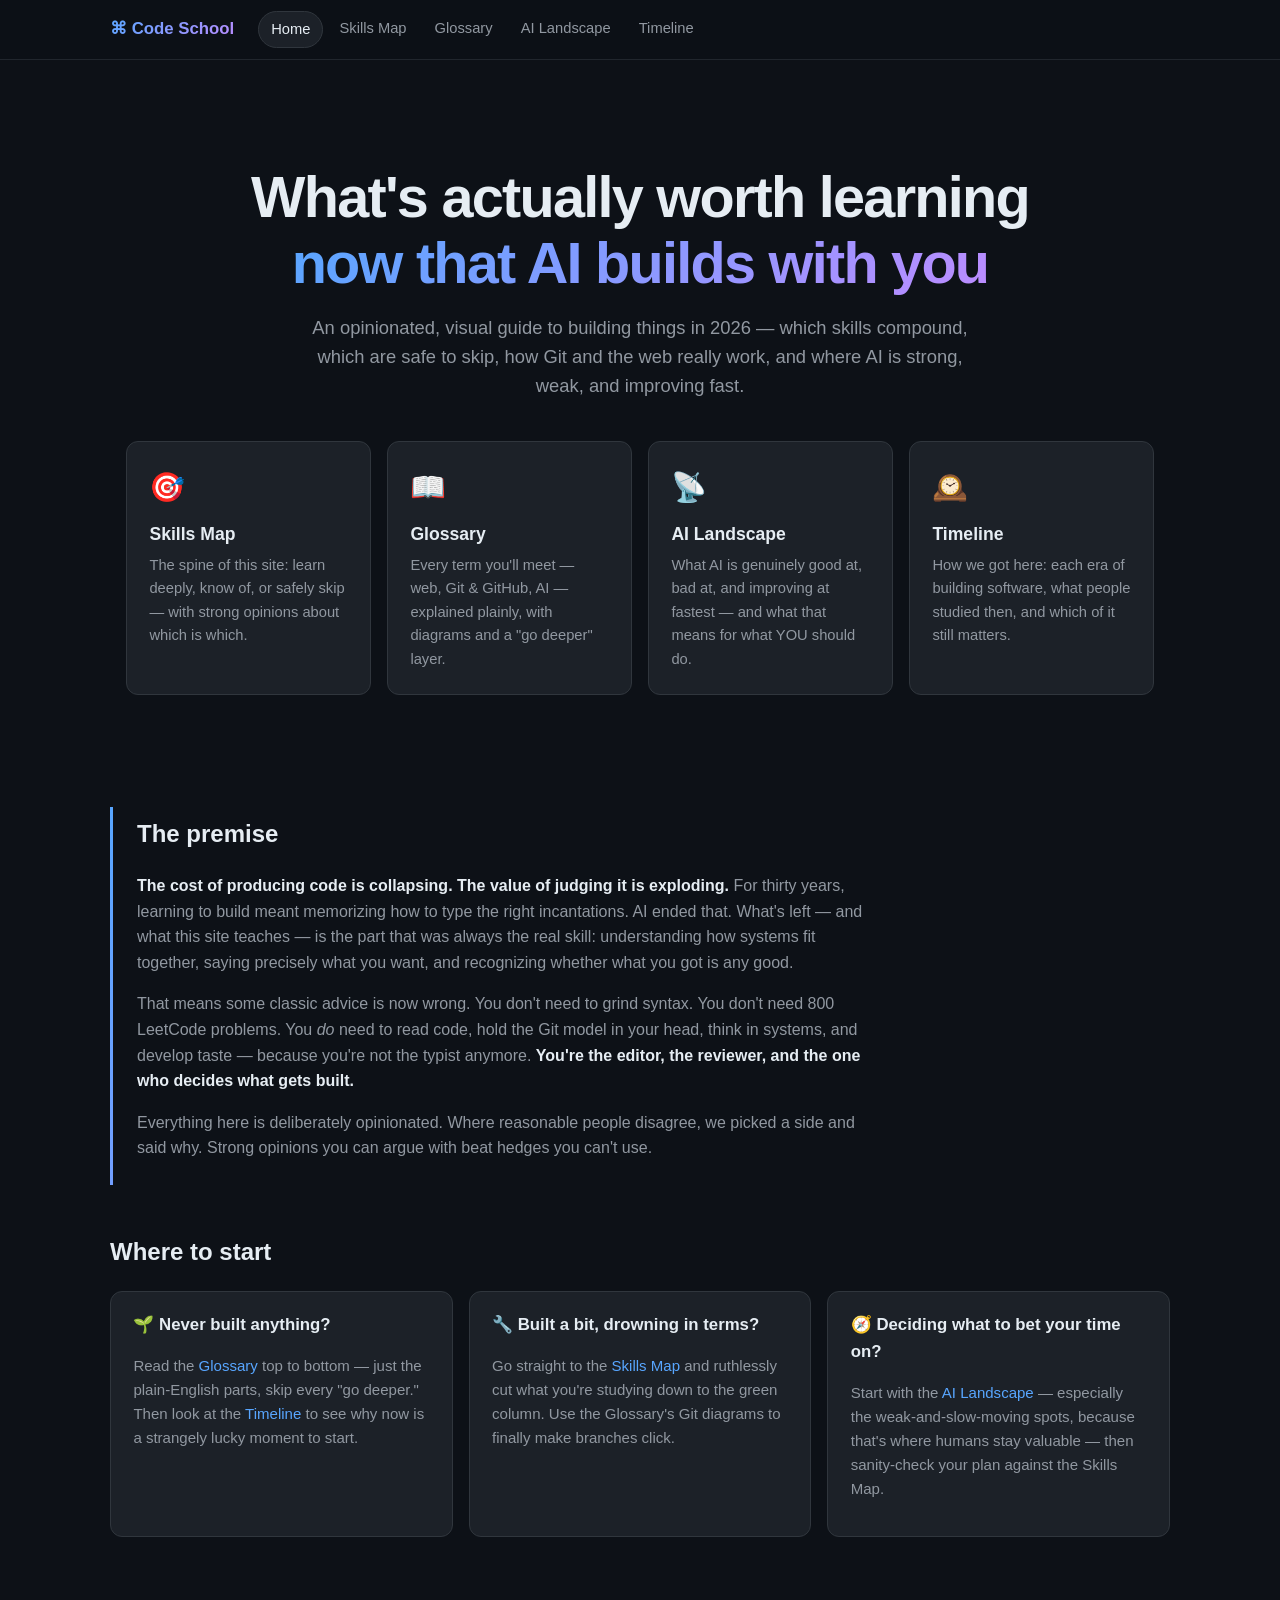
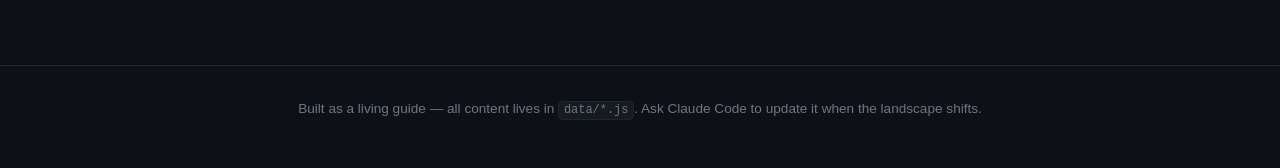
==== index.html @ ea749954 "Initial commit" ====
<!DOCTYPE html>
<html lang="en">
<head>
  <meta charset="UTF-8" />
  <meta name="viewport" content="width=device-width, initial-scale=1.0" />
  <title>Code School — What's worth learning in the AI era</title>
  <link rel="stylesheet" href="css/style.css" />
</head>
<body data-page="home">

  <main class="wrap">
    <section class="hero">
      <h1>What's actually worth learning<br /><span class="grad">now that AI builds with you</span></h1>
      <p>
        An opinionated, visual guide to building things in 2026 — which skills compound,
        which are safe to skip, how Git and the web really work, and where AI is
        strong, weak, and improving fast.
      </p>

      <div class="section-cards">
        <a class="section-card" href="skills.html">
          <span class="emoji">🎯</span>
          <h3>Skills Map</h3>
          <p>The spine of this site: learn deeply, know of, or safely skip — with strong opinions about which is which.</p>
        </a>
        <a class="section-card" href="glossary.html">
          <span class="emoji">📖</span>
          <h3>Glossary</h3>
          <p>Every term you'll meet — web, Git &amp; GitHub, AI — explained plainly, with diagrams and a "go deeper" layer.</p>
        </a>
        <a class="section-card" href="landscape.html">
          <span class="emoji">📡</span>
          <h3>AI Landscape</h3>
          <p>What AI is genuinely good at, bad at, and improving at fastest — and what that means for what YOU should do.</p>
        </a>
        <a class="section-card" href="timeline.html">
          <span class="emoji">🕰️</span>
          <h3>Timeline</h3>
          <p>How we got here: each era of building software, what people studied then, and which of it still matters.</p>
        </a>
      </div>
    </section>

    <section class="manifesto">
      <h2>The premise</h2>
      <p>
        <strong>The cost of producing code is collapsing. The value of judging it is exploding.</strong>
        For thirty years, learning to build meant memorizing how to type the right
        incantations. AI ended that. What's left — and what this site teaches — is the
        part that was always the real skill: understanding how systems fit together,
        saying precisely what you want, and recognizing whether what you got is any good.
      </p>
      <p>
        That means some classic advice is now wrong. You don't need to grind syntax.
        You don't need 800 LeetCode problems. You <em>do</em> need to read code, hold the
        Git model in your head, think in systems, and develop taste — because you're not
        the typist anymore. <strong>You're the editor, the reviewer, and the one who decides
        what gets built.</strong>
      </p>
      <p>
        Everything here is deliberately opinionated. Where reasonable people disagree,
        we picked a side and said why. Strong opinions you can argue with beat hedges
        you can't use.
      </p>
    </section>

    <section class="verdict-section">
      <h2>Where to start</h2>
      <div class="grid grid-3">
        <div class="card">
          <h3>🌱 Never built anything?</h3>
          <p class="why" style="color: var(--text-dim); font-size: 0.94rem;">
            Read the <a href="glossary.html">Glossary</a> top to bottom — just the plain-English
            parts, skip every "go deeper." Then look at the <a href="timeline.html">Timeline</a>
            to see why now is a strangely lucky moment to start.
          </p>
        </div>
        <div class="card">
          <h3>🔧 Built a bit, drowning in terms?</h3>
          <p class="why" style="color: var(--text-dim); font-size: 0.94rem;">
            Go straight to the <a href="skills.html">Skills Map</a> and ruthlessly cut what
            you're studying down to the green column. Use the Glossary's Git diagrams
            to finally make branches click.
          </p>
        </div>
        <div class="card">
          <h3>🧭 Deciding what to bet your time on?</h3>
          <p class="why" style="color: var(--text-dim); font-size: 0.94rem;">
            Start with the <a href="landscape.html">AI Landscape</a> — especially the
            weak-and-slow-moving spots, because that's where humans stay valuable —
            then sanity-check your plan against the Skills Map.
          </p>
        </div>
      </div>
    </section>
  </main>

  <script src="js/main.js"></script>
</body>
</html>
---- css/style.css ----
/* ============================================================
   Code School — shared design system
   ============================================================ */

:root {
  --bg: #0d1117;
  --bg-raised: #161b22;
  --bg-card: #1c2128;
  --border: #30363d;
  --border-soft: #21262d;
  --text: #e6edf3;
  --text-dim: #9198a1;
  --text-faint: #6e7681;

  --accent: #58a6ff;
  --accent-2: #bc8cff;
  --gradient: linear-gradient(135deg, #58a6ff, #bc8cff);

  --green: #3fb950;
  --green-bg: rgba(63, 185, 80, 0.12);
  --yellow: #d29922;
  --yellow-bg: rgba(210, 153, 34, 0.12);
  --red: #f85149;
  --red-bg: rgba(248, 81, 73, 0.12);
  --gray: #8b949e;
  --gray-bg: rgba(139, 148, 158, 0.12);
  --cyan: #39c5cf;
  --cyan-bg: rgba(57, 197, 207, 0.12);

  --radius: 12px;
  --radius-sm: 8px;
  --maxw: 1100px;
  --font: -apple-system, BlinkMacSystemFont, "Segoe UI", Roboto, Helvetica, Arial, sans-serif;
  --mono: ui-monospace, "SF Mono", SFMono-Regular, Menlo, Consolas, monospace;
}

* { box-sizing: border-box; }

html { scroll-behavior: smooth; }

body {
  margin: 0;
  background: var(--bg);
  color: var(--text);
  font-family: var(--font);
  line-height: 1.6;
  -webkit-font-smoothing: antialiased;
}

a { color: var(--accent); text-decoration: none; }
a:hover { text-decoration: underline; }

code, .mono {
  font-family: var(--mono);
  font-size: 0.88em;
  background: var(--bg-raised);
  border: 1px solid var(--border-soft);
  border-radius: 5px;
  padding: 0.1em 0.4em;
}

/* ---------- Nav ---------- */

.nav {
  position: sticky;
  top: 0;
  z-index: 50;
  background: rgba(13, 17, 23, 0.85);
  backdrop-filter: blur(12px);
  border-bottom: 1px solid var(--border-soft);
}

.nav-inner {
  max-width: var(--maxw);
  margin: 0 auto;
  padding: 0.7rem 1.25rem;
  display: flex;
  align-items: center;
  gap: 1.5rem;
  flex-wrap: wrap;
}

.nav-logo {
  font-weight: 700;
  font-size: 1.05rem;
  background: var(--gradient);
  -webkit-background-clip: text;
  background-clip: text;
  color: transparent;
  white-space: nowrap;
}
.nav-logo:hover { text-decoration: none; }

.nav-links {
  display: flex;
  gap: 0.25rem;
  flex-wrap: wrap;
}

.nav-links a {
  color: var(--text-dim);
  padding: 0.35rem 0.75rem;
  border-radius: 999px;
  font-size: 0.92rem;
  transition: color 0.15s, background 0.15s;
}

.nav-links a:hover {
  color: var(--text);
  background: var(--bg-card);
  text-decoration: none;
}

.nav-links a.active {
  color: var(--text);
  background: var(--bg-card);
  border: 1px solid var(--border);
}

/* ---------- Layout ---------- */

.wrap {
  max-width: var(--maxw);
  margin: 0 auto;
  padding: 2.5rem 1.25rem 5rem;
}

.page-head { margin-bottom: 2rem; }

.page-head h1 {
  font-size: clamp(1.8rem, 4vw, 2.6rem);
  margin: 0 0 0.5rem;
  letter-spacing: -0.02em;
}

.page-head .lede {
  color: var(--text-dim);
  font-size: 1.1rem;
  max-width: 46rem;
  margin: 0;
}

.kicker {
  text-transform: uppercase;
  letter-spacing: 0.12em;
  font-size: 0.75rem;
  font-weight: 600;
  color: var(--accent);
  margin-bottom: 0.5rem;
}

/* ---------- Cards ---------- */

.card {
  background: var(--bg-card);
  border: 1px solid var(--border);
  border-radius: var(--radius);
  padding: 1.25rem 1.4rem;
}

.card h3 { margin: 0 0 0.4rem; font-size: 1.05rem; }

.grid {
  display: grid;
  gap: 1rem;
}
.grid-2 { grid-template-columns: repeat(auto-fill, minmax(320px, 1fr)); }
.grid-3 { grid-template-columns: repeat(auto-fill, minmax(260px, 1fr)); }

/* ---------- Badges & pills ---------- */

.badge {
  display: inline-flex;
  align-items: center;
  gap: 0.35em;
  font-size: 0.74rem;
  font-weight: 600;
  letter-spacing: 0.04em;
  text-transform: uppercase;
  padding: 0.22em 0.7em;
  border-radius: 999px;
  white-space: nowrap;
}

.badge-green  { color: var(--green);  background: var(--green-bg);  border: 1px solid rgba(63,185,80,0.35); }
.badge-yellow { color: var(--yellow); background: var(--yellow-bg); border: 1px solid rgba(210,153,34,0.35); }
.badge-red    { color: var(--red);    background: var(--red-bg);    border: 1px solid rgba(248,81,73,0.35); }
.badge-gray   { color: var(--gray);   background: var(--gray-bg);   border: 1px solid rgba(139,148,158,0.35); }
.badge-cyan   { color: var(--cyan);   background: var(--cyan-bg);   border: 1px solid rgba(57,197,207,0.35); }
.badge-purple { color: var(--accent-2); background: rgba(188,140,255,0.12); border: 1px solid rgba(188,140,255,0.35); }
.badge-blue   { color: var(--accent); background: rgba(88,166,255,0.12); border: 1px solid rgba(88,166,255,0.35); }

/* ---------- Filter chips ---------- */

.chips {
  display: flex;
  gap: 0.5rem;
  flex-wrap: wrap;
  margin: 1.25rem 0;
}

.chip {
  font: inherit;
  font-size: 0.88rem;
  color: var(--text-dim);
  background: var(--bg-raised);
  border: 1px solid var(--border);
  border-radius: 999px;
  padding: 0.35rem 0.95rem;
  cursor: pointer;
  transition: all 0.15s;
}

.chip:hover { color: var(--text); border-color: var(--text-faint); }

.chip.on {
  color: #fff;
  background: var(--gradient);
  border-color: transparent;
}

/* ---------- Search ---------- */

.search {
  width: 100%;
  max-width: 30rem;
  font: inherit;
  font-size: 1rem;
  color: var(--text);
  background: var(--bg-raised);
  border: 1px solid var(--border);
  border-radius: var(--radius-sm);
  padding: 0.7rem 1rem;
  outline: none;
  transition: border-color 0.15s;
}
.search:focus { border-color: var(--accent); }
.search::placeholder { color: var(--text-faint); }

/* ---------- Details / expanders ---------- */

details.deeper {
  margin-top: 0.75rem;
  border-top: 1px dashed var(--border);
  padding-top: 0.6rem;
}

details.deeper summary {
  cursor: pointer;
  color: var(--accent);
  font-size: 0.88rem;
  font-weight: 600;
  list-style: none;
  user-select: none;
}
details.deeper summary::-webkit-details-marker { display: none; }
details.deeper summary::before { content: "▸ "; }
details.deeper[open] summary::before { content: "▾ "; }

details.deeper .deeper-body {
  margin-top: 0.5rem;
  color: var(--text-dim);
  font-size: 0.94rem;
}

/* ---------- Hero (index) ---------- */

.hero {
  text-align: center;
  padding: 4rem 1rem 3rem;
}

.hero h1 {
  font-size: clamp(2.2rem, 6vw, 3.6rem);
  letter-spacing: -0.03em;
  margin: 0 0 1rem;
  line-height: 1.15;
}

.hero h1 .grad {
  background: var(--gradient);
  -webkit-background-clip: text;
  background-clip: text;
  color: transparent;
}

.hero p {
  color: var(--text-dim);
  font-size: 1.15rem;
  max-width: 42rem;
  margin: 0 auto;
}

.section-cards {
  display: grid;
  grid-template-columns: repeat(auto-fit, minmax(240px, 1fr));
  gap: 1rem;
  margin-top: 2.5rem;
}

.section-card {
  display: block;
  text-align: left;
  background: var(--bg-card);
  border: 1px solid var(--border);
  border-radius: var(--radius);
  padding: 1.4rem;
  color: var(--text);
  transition: transform 0.15s, border-color 0.15s;
}

.section-card:hover {
  transform: translateY(-3px);
  border-color: var(--accent);
  text-decoration: none;
}

.section-card .emoji { font-size: 1.8rem; display: block; margin-bottom: 0.6rem; }
.section-card h3 { margin: 0 0 0.35rem; font-size: 1.1rem; }
.section-card p { margin: 0; color: var(--text-dim); font-size: 0.92rem; }

/* ---------- Manifesto ---------- */

.manifesto {
  margin-top: 4rem;
  border-left: 3px solid;
  border-image: var(--gradient) 1;
  padding: 0.5rem 0 0.5rem 1.5rem;
}

.manifesto h2 { margin-top: 0; }
.manifesto p { color: var(--text-dim); max-width: 46rem; }
.manifesto strong { color: var(--text); }

/* ---------- Skills page ---------- */

.verdict-section { margin: 3rem 0; }

.verdict-head {
  display: flex;
  align-items: baseline;
  gap: 0.9rem;
  flex-wrap: wrap;
  margin-bottom: 0.35rem;
}

.verdict-head h2 { margin: 0; font-size: 1.5rem; }

.verdict-sub { color: var(--text-dim); margin: 0 0 1.25rem; max-width: 46rem; }

.skill-card { display: flex; flex-direction: column; gap: 0.5rem; }

.skill-top {
  display: flex;
  justify-content: space-between;
  align-items: flex-start;
  gap: 0.75rem;
}

.skill-card .why { color: var(--text-dim); font-size: 0.94rem; margin: 0; }

/* ---------- Glossary ---------- */

.term-card { scroll-margin-top: 5rem; }

.term-top {
  display: flex;
  justify-content: space-between;
  align-items: flex-start;
  gap: 0.75rem;
  margin-bottom: 0.4rem;
}

.term-top h3 { margin: 0; font-size: 1.1rem; }

.term-card .eli5 { margin: 0; font-size: 0.96rem; }

.diagram-block {
  margin: 2.5rem 0;
  background: var(--bg-raised);
  border: 1px solid var(--border);
  border-radius: var(--radius);
  padding: 1.5rem;
  overflow-x: auto;
}

.diagram-block h3 { margin-top: 0; }
.diagram-block .caption { color: var(--text-dim); font-size: 0.92rem; max-width: 46rem; }
.diagram-block svg { display: block; max-width: 100%; height: auto; }

/* ---------- Landscape ---------- */

.updated-badge {
  display: inline-flex;
  align-items: center;
  gap: 0.4em;
  font-size: 0.85rem;
  color: var(--text-dim);
  background: var(--bg-raised);
  border: 1px solid var(--border);
  border-radius: 999px;
  padding: 0.3em 0.9em;
  margin-top: 0.75rem;
}

.cap-domain { margin: 2.5rem 0; }
.cap-domain > h2 { font-size: 1.35rem; margin-bottom: 0.25rem; }
.cap-domain > .domain-sub { color: var(--text-dim); margin: 0 0 1rem; }

.cap-row {
  display: grid;
  grid-template-columns: 1fr auto auto;
  gap: 0.75rem 1.25rem;
  align-items: start;
  background: var(--bg-card);
  border: 1px solid var(--border);
  border-radius: var(--radius-sm);
  padding: 0.9rem 1.1rem;
  margin-bottom: 0.6rem;
}

.cap-row .cap-name { font-weight: 600; }
.cap-row .cap-note {
  grid-column: 1 / -1;
  color: var(--text-dim);
  font-size: 0.92rem;
  margin: 0;
}

@media (max-width: 600px) {
  .cap-row { grid-template-columns: 1fr; }
}

.legend {
  display: flex;
  gap: 1.25rem;
  flex-wrap: wrap;
  margin: 1.5rem 0;
  font-size: 0.88rem;
  color: var(--text-dim);
}
.legend span { display: inline-flex; align-items: center; gap: 0.4em; }

.dot { width: 10px; height: 10px; border-radius: 50%; display: inline-block; }
.dot-green { background: var(--green); }
.dot-yellow { background: var(--yellow); }
.dot-red { background: var(--red); }

/* ---------- Timeline ---------- */

.timeline { position: relative; margin: 3rem 0; padding-left: 2rem; }

.timeline::before {
  content: "";
  position: absolute;
  left: 7px;
  top: 0;
  bottom: 0;
  width: 2px;
  background: linear-gradient(180deg, #58a6ff, #bc8cff);
  opacity: 0.5;
}

.tl-item { position: relative; margin-bottom: 2.25rem; }

.tl-item::before {
  content: "";
  position: absolute;
  left: -2rem;
  top: 0.45rem;
  width: 16px;
  height: 16px;
  border-radius: 50%;
  background: var(--bg);
  border: 3px solid var(--accent);
}

.tl-item.future::before { border-color: var(--accent-2); border-style: dashed; }

.tl-era {
  font-family: var(--mono);
  font-size: 0.82rem;
  color: var(--accent);
  letter-spacing: 0.05em;
}

.tl-item.future .tl-era { color: var(--accent-2); }

.tl-item h3 { margin: 0.2rem 0 0.4rem; font-size: 1.2rem; }
.tl-item .tl-desc { color: var(--text-dim); margin: 0 0 0.6rem; max-width: 46rem; }

.tl-tags { display: flex; gap: 0.4rem; flex-wrap: wrap; margin-top: 0.5rem; }

.tl-verdict {
  background: var(--bg-card);
  border: 1px solid var(--border);
  border-radius: var(--radius-sm);
  padding: 0.7rem 1rem;
  font-size: 0.92rem;
  max-width: 46rem;
}
.tl-verdict .label { font-weight: 700; font-size: 0.78rem; text-transform: uppercase; letter-spacing: 0.06em; }
.tl-verdict .then { color: var(--yellow); }
.tl-verdict .still { color: var(--green); }
.tl-verdict p { margin: 0.25rem 0 0; color: var(--text-dim); }
.tl-verdict + .tl-verdict { margin-top: 0.5rem; }

/* ---------- Footer ---------- */

.footer {
  border-top: 1px solid var(--border-soft);
  color: var(--text-faint);
  font-size: 0.85rem;
  text-align: center;
  padding: 2rem 1rem 3rem;
}

.hidden { display: none !important; }
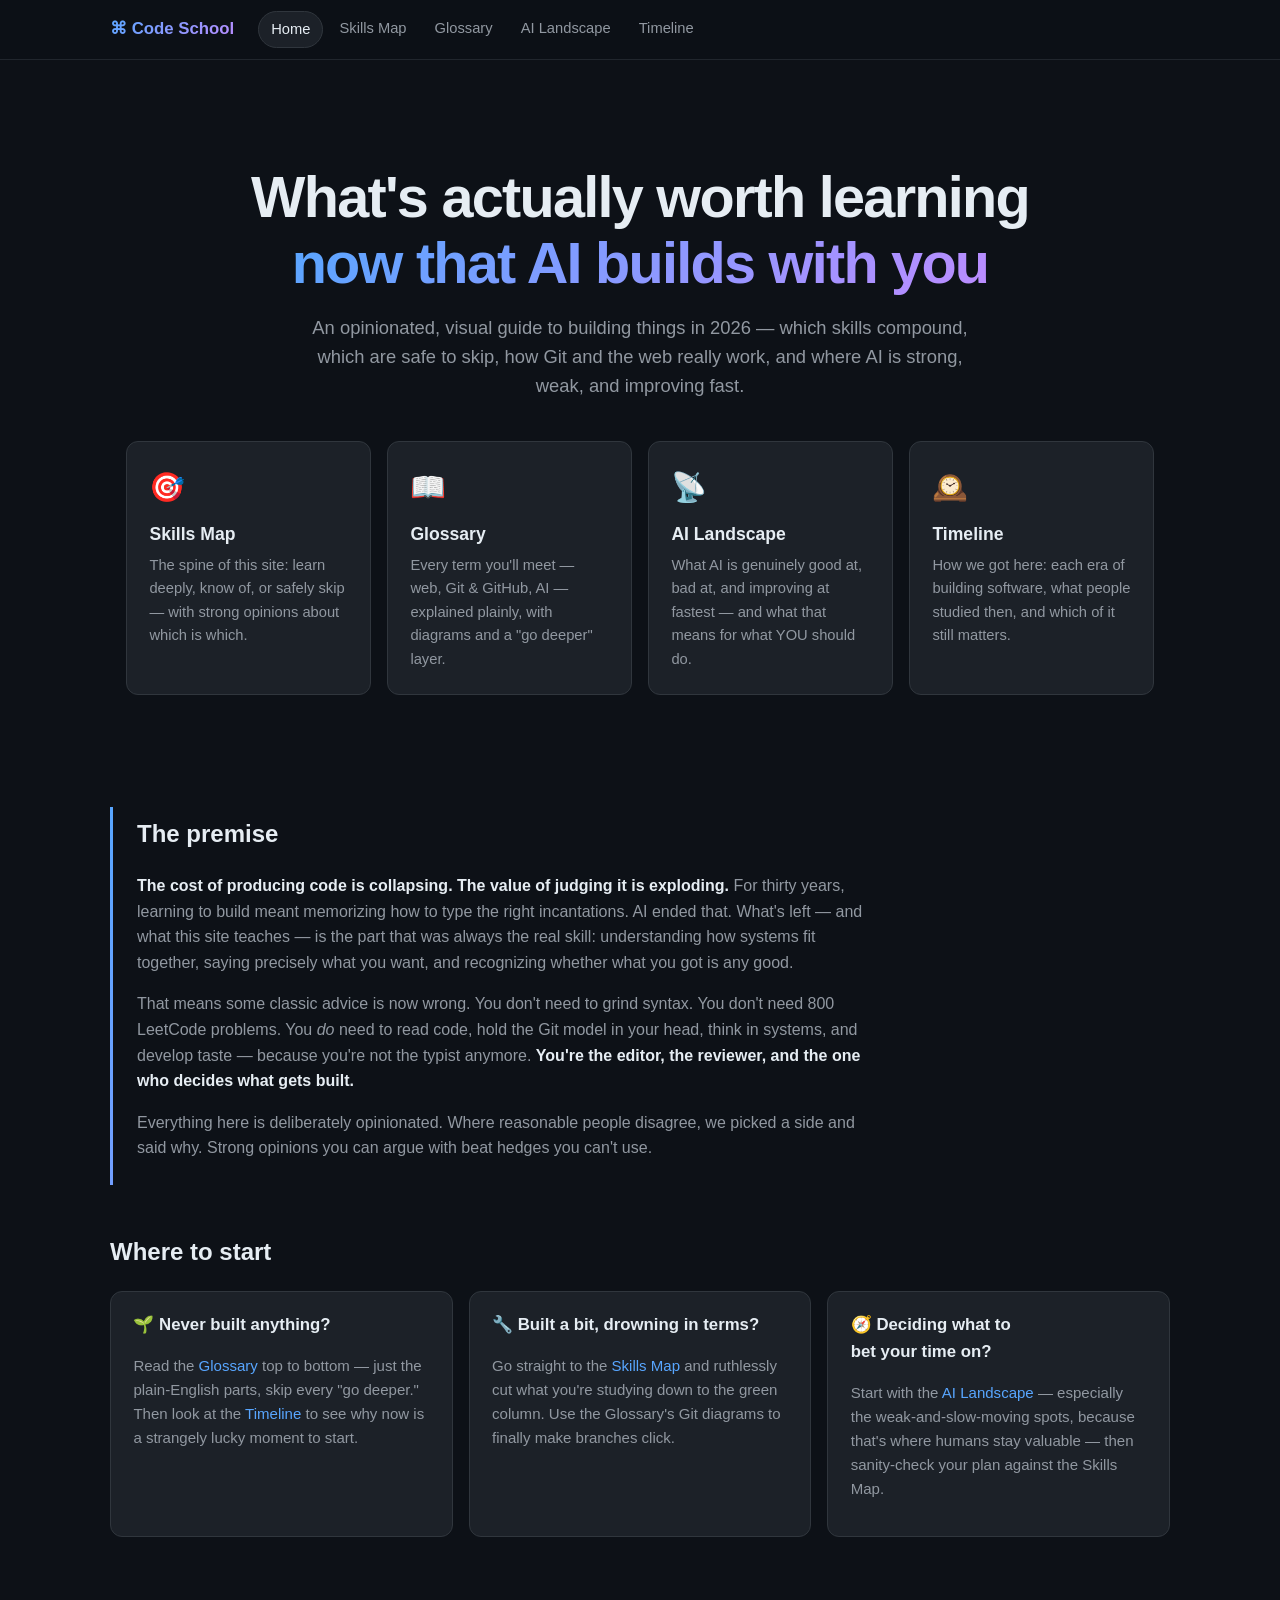
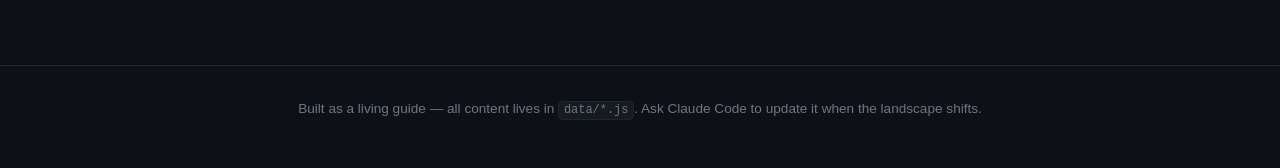
==== commit 50c09c81: "Add polish pack (tap-highlight kill, press states, touch-action, text-wrap) Co-Authored-By: Claude F" ====
--- a/index.html
+++ b/index.html
@@ -5,6 +5,13 @@
   <meta name="viewport" content="width=device-width, initial-scale=1.0" />
   <title>Code School — What's worth learning in the AI era</title>
   <link rel="stylesheet" href="css/style.css" />
+<style id="polish-pack">/* touch + type courtesies (estate pass 2026-08) */
+html{-webkit-text-size-adjust:100%;text-size-adjust:100%}
+html,a,button,summary,label,[role="button"]{-webkit-tap-highlight-color:transparent}
+a,button,summary,[role="button"]{touch-action:manipulation}
+@media (pointer:coarse){a:active,button:active,summary:active,[role="button"]:active{scale:.975}}
+h1,h2,h3{text-wrap:balance}
+</style>
 </head>
 <body data-page="home">
 
--- a/css/style.css
+++ b/css/style.css
@@ -516,3 +516,6 @@
 }
 
 .hidden { display: none !important; }
+
+/* reading comfort: balance display text */
+h1, h2, h3 { text-wrap: balance; }
